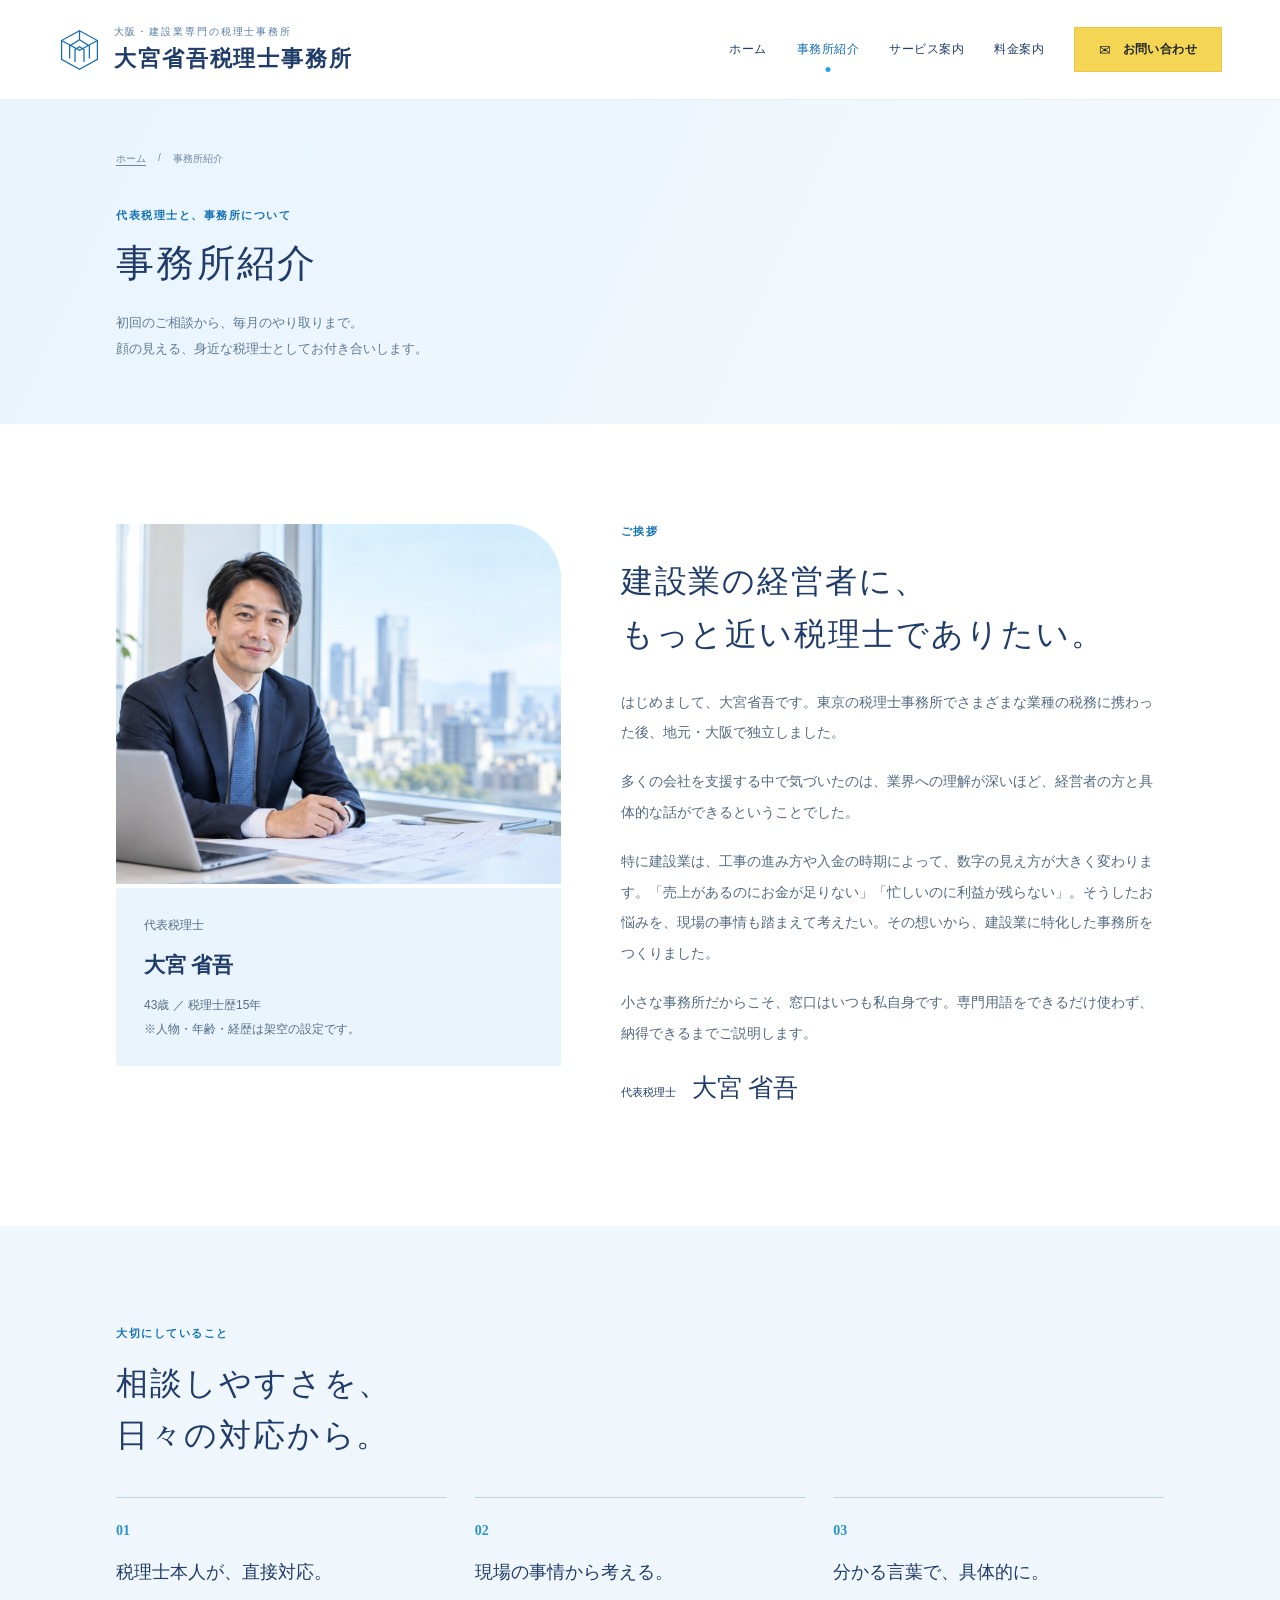
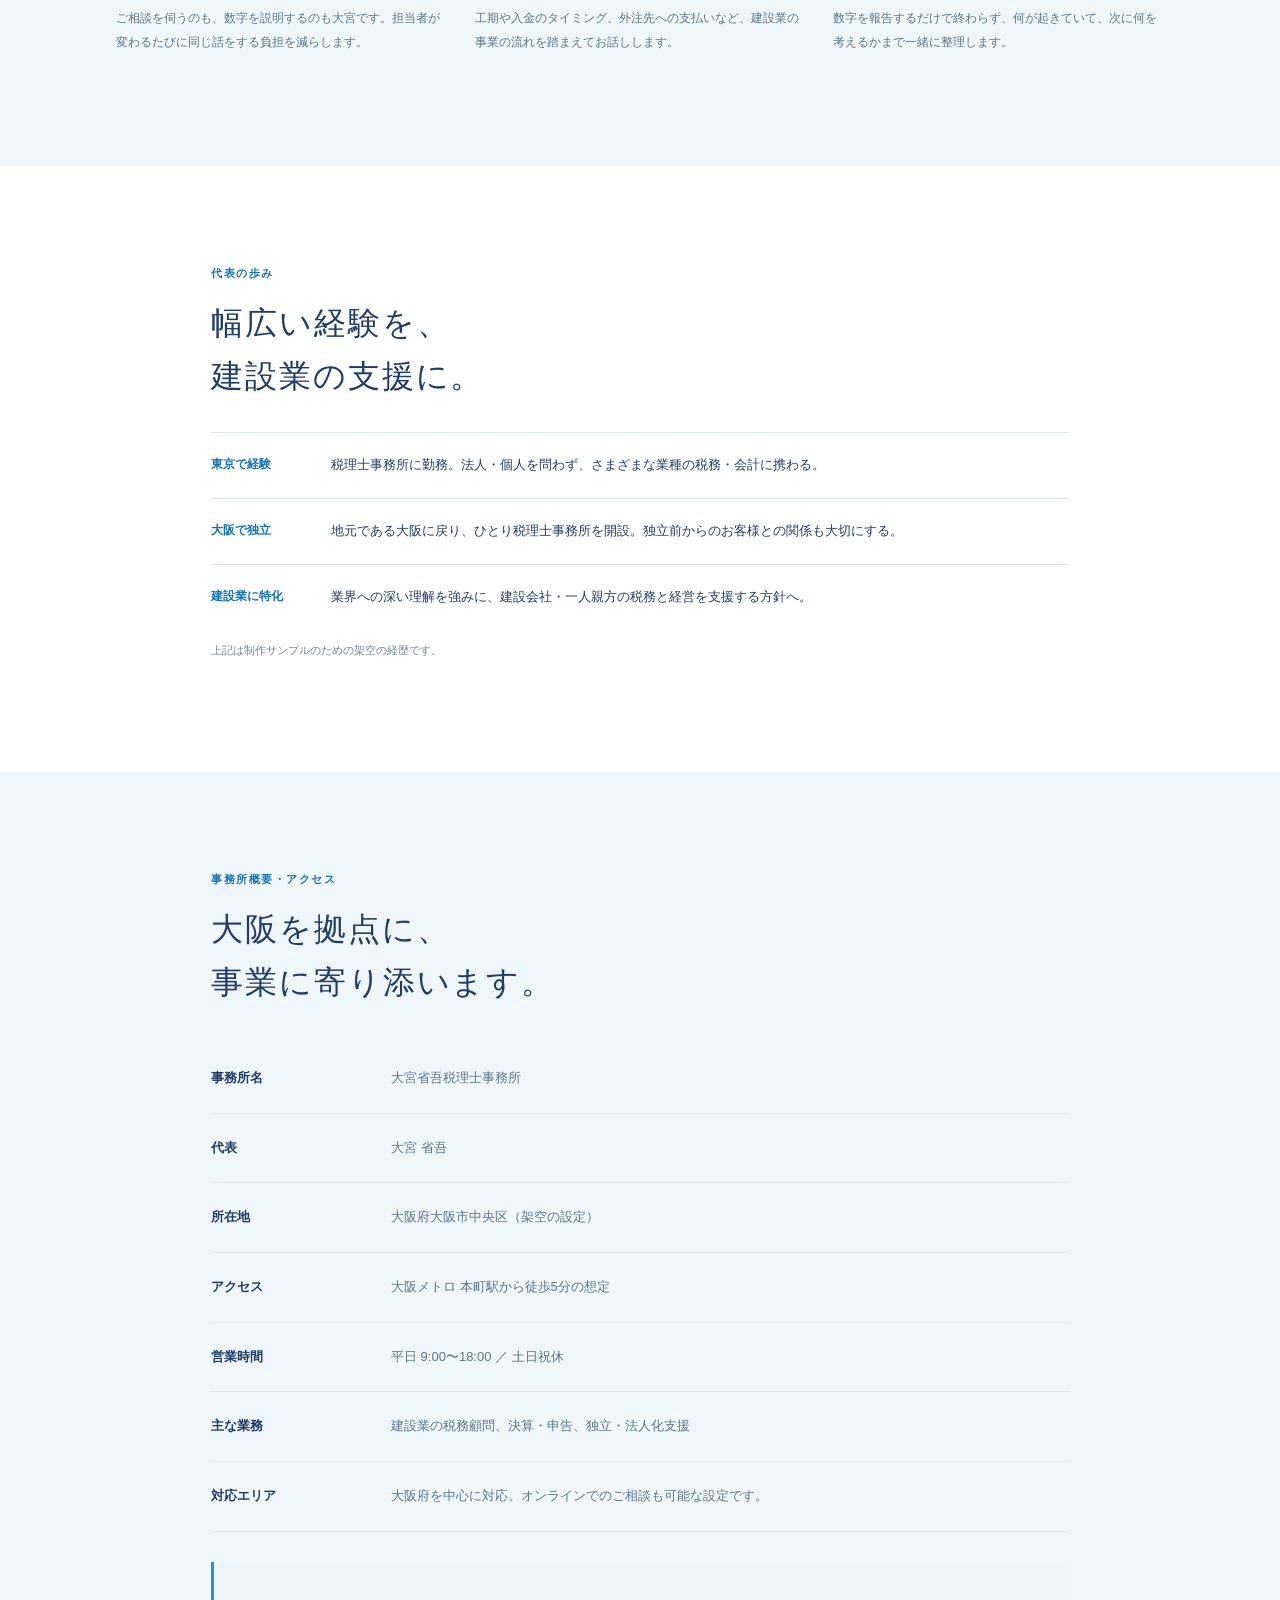
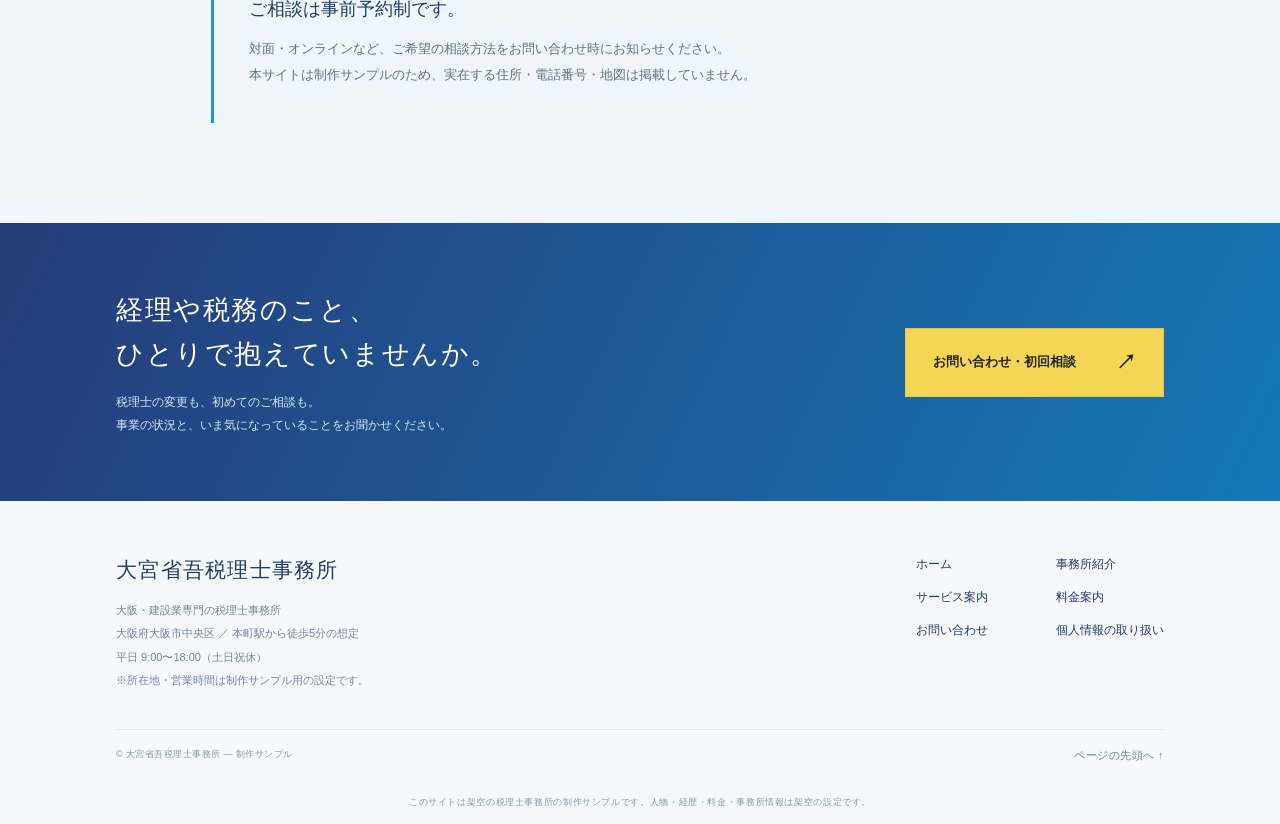
==== about.html @ a2eff4c9 "Add files via upload" ====
<!DOCTYPE html><html lang="ja"><head><meta charset="utf-8"><meta name="viewport" content="width=device-width,initial-scale=1"><title>事務所紹介｜大宮省吾税理士事務所</title><meta name="description" content="大阪・建設業専門の大宮省吾税理士事務所。税務顧問、決算・申告、独立・法人化支援をご案内する架空の制作サンプルです。"><link rel="stylesheet" href="assets/site.css"><script src="assets/site.js" defer></script></head><body><header id="top"><a class="brand-link" href="index.html" aria-label="大宮省吾税理士事務所 ホーム"><div class="brand"><svg class="mark" viewBox="0 0 48 48" fill="none" aria-hidden="true"><path d="M24 3 44 14v21L24 46 4 35V14Z" stroke="currentColor" stroke-width="1.4"/><path d="M13 34V20l11-7 11 7v14M19 38V24l5-3 5 3v14M4 14l20 11 20-11M24 3v10" stroke="currentColor" stroke-width="1.4"/></svg><div><small>大阪・建設業専門の税理士事務所</small><strong>大宮省吾税理士事務所</strong></div></div></a><details class="mobile-nav"><summary aria-label="メニュー"></summary><div><a href="index.html">ホーム</a><a href="about.html">事務所紹介</a><a href="services.html">サービス案内</a><a href="fees.html">料金案内</a><a href="contact.html">お問い合わせ</a></div></details><nav class="nav" aria-label="メインナビゲーション"><a href="index.html">ホーム</a><a href="about.html" class="active" aria-current="page">事務所紹介</a><a href="services.html">サービス案内</a><a href="fees.html">料金案内</a><a class="contact" href="contact.html"><b aria-hidden="true">✉</b>お問い合わせ</a></nav></header><main><section class="page-intro"><div class="wrap"><div class="breadcrumb"><a href="index.html">ホーム</a><span>/</span><span>事務所紹介</span></div><span class="section-tag">代表税理士と、事務所について</span><h1>事務所紹介</h1><p>初回のご相談から、毎月のやり取りまで。<br>顔の見える、身近な税理士としてお付き合いします。</p></div></section>
<section class="section"><div class="wrap profile-layout"><div><img class="portrait" src="assets/hero.jpg" alt="代表税理士・大宮省吾のイメージ"><div class="profile-aside">代表税理士<strong>大宮 省吾</strong>43歳 ／ 税理士歴15年<br>※人物・年齢・経歴は架空の設定です。</div></div><div><span class="section-tag">ご挨拶</span><h2>建設業の経営者に、<br>もっと近い税理士でありたい。</h2><div class="body-copy"><p>はじめまして、大宮省吾です。東京の税理士事務所でさまざまな業種の税務に携わった後、地元・大阪で独立しました。</p><p>多くの会社を支援する中で気づいたのは、業界への理解が深いほど、経営者の方と具体的な話ができるということでした。</p><p>特に建設業は、工事の進み方や入金の時期によって、数字の見え方が大きく変わります。「売上があるのにお金が足りない」「忙しいのに利益が残らない」。そうしたお悩みを、現場の事情も踏まえて考えたい。その想いから、建設業に特化した事務所をつくりました。</p><p>小さな事務所だからこそ、窓口はいつも私自身です。専門用語をできるだけ使わず、納得できるまでご説明します。</p></div><p class="name"><small>代表税理士</small>大宮 省吾</p></div></div></section>
<section class="section pale"><div class="wrap"><span class="section-tag">大切にしていること</span><h2>相談しやすさを、<br>日々の対応から。</h2><div class="values"><article class="value"><b>01</b><h3>税理士本人が、直接対応。</h3><p>ご相談を伺うのも、数字を説明するのも大宮です。担当者が変わるたびに同じ話をする負担を減らします。</p></article><article class="value"><b>02</b><h3>現場の事情から考える。</h3><p>工期や入金のタイミング、外注先への支払いなど、建設業の事業の流れを踏まえてお話しします。</p></article><article class="value"><b>03</b><h3>分かる言葉で、具体的に。</h3><p>数字を報告するだけで終わらず、何が起きていて、次に何を考えるかまで一緒に整理します。</p></article></div></div></section>
<section class="section"><div class="wrap narrow"><span class="section-tag">代表の歩み</span><h2>幅広い経験を、<br>建設業の支援に。</h2><ul class="career"><li><strong>東京で経験</strong><span>税理士事務所に勤務。法人・個人を問わず、さまざまな業種の税務・会計に携わる。</span></li><li><strong>大阪で独立</strong><span>地元である大阪に戻り、ひとり税理士事務所を開設。独立前からのお客様との関係も大切にする。</span></li><li><strong>建設業に特化</strong><span>業界への深い理解を強みに、建設会社・一人親方の税務と経営を支援する方針へ。</span></li></ul><p class="note">上記は制作サンプルのための架空の経歴です。</p></div></section>
<section class="section pale"><div class="wrap narrow"><span class="section-tag">事務所概要・アクセス</span><h2>大阪を拠点に、<br>事業に寄り添います。</h2><dl class="info-list"><div><dt>事務所名</dt><dd>大宮省吾税理士事務所</dd></div><div><dt>代表</dt><dd>大宮 省吾</dd></div><div><dt>所在地</dt><dd>大阪府大阪市中央区（架空の設定）</dd></div><div><dt>アクセス</dt><dd>大阪メトロ 本町駅から徒歩5分の想定</dd></div><div><dt>営業時間</dt><dd>平日 9:00〜18:00 ／ 土日祝休</dd></div><div><dt>主な業務</dt><dd>建設業の税務顧問、決算・申告、独立・法人化支援</dd></div><div><dt>対応エリア</dt><dd>大阪府を中心に対応。オンラインでのご相談も可能な設定です。</dd></div></dl><div class="access-box"><h3>ご相談は事前予約制です。</h3><p>対面・オンラインなど、ご希望の相談方法をお問い合わせ時にお知らせください。<br>本サイトは制作サンプルのため、実在する住所・電話番号・地図は掲載していません。</p></div></div></section></main><section class="contact-band"><div class="wrap"><div><h2>経理や税務のこと、<br>ひとりで抱えていませんか。</h2><p>税理士の変更も、初めてのご相談も。<br>事業の状況と、いま気になっていることをお聞かせください。</p></div><a href="contact.html" class="cta-solid">お問い合わせ・初回相談<span aria-hidden="true">↗</span></a></div></section><footer><div class="wrap"><div class="footer-top"><div><p class="footer-name">大宮省吾税理士事務所</p><div class="footer-info">大阪・建設業専門の税理士事務所<br>大阪府大阪市中央区 ／ 本町駅から徒歩5分の想定<br>平日 9:00〜18:00（土日祝休）<br>※所在地・営業時間は制作サンプル用の設定です。</div></div><nav class="footer-nav" aria-label="フッターナビゲーション"><a href="index.html">ホーム</a><a href="about.html">事務所紹介</a><a href="services.html">サービス案内</a><a href="fees.html">料金案内</a><a href="contact.html">お問い合わせ</a><a href="contact.html#privacy">個人情報の取り扱い</a></nav></div><div class="copyright"><span>© 大宮省吾税理士事務所 — 制作サンプル</span><a class="top-link" href="#top">ページの先頭へ ↑</a></div></div></footer><p class="sample">このサイトは架空の税理士事務所の制作サンプルです。人物・経歴・料金・事務所情報は架空の設定です。</p></body></html>
---- assets/site.css ----
:root{--navy:#27376d;--blue:#1468ae;--cyan:#20a8d5;--ink:#193653}*{box-sizing:border-box}body{margin:0;color:var(--ink);background:#fff;font-family:"Noto Sans JP","Hiragino Kaku Gothic ProN","Yu Gothic",sans-serif;-webkit-font-smoothing:antialiased}button{font:inherit}header{height:96px;display:flex;align-items:center;justify-content:space-between;padding:0 0 0 4.4%;background:white}.brand{display:flex;gap:13px;align-items:center}.mark{width:43px;height:43px;color:#176ab0}.brand small{font-size:10px;letter-spacing:.19em;display:block;margin-bottom:5px}.brand strong{font-family:"Yu Mincho","Hiragino Mincho ProN",serif;font-size:23px;letter-spacing:.09em;font-weight:600}.nav{height:100%;display:flex;align-items:center;gap:29px}.nav span{font-size:12px;letter-spacing:.04em;white-space:nowrap}.nav .active{color:#1878bc;position:relative}.nav .active:after{content:"";position:absolute;bottom:-12px;left:50%;width:16px;height:2px;background:#1878bc;transform:translateX(-50%)}.contact{border:0;background:var(--navy);color:#fff;height:100%;padding:0 31px;font-size:12px;letter-spacing:.08em;cursor:pointer}.contact b{margin-right:11px;font-size:16px;font-weight:400}.hero{position:relative;min-height:590px;height:calc(100svh - 272px);max-height:750px;isolation:isolate;overflow:hidden;background:#e9f1f4}.hero-image{position:absolute;width:100%;height:100%;object-fit:cover;object-position:center 43%;z-index:-2}.hero:after{content:"";position:absolute;inset:0;background:linear-gradient(90deg,transparent 32%,rgba(238,247,251,.08) 47%,rgba(238,247,251,.6) 100%);z-index:-1}.copy{position:absolute;left:50%;top:50%;transform:translateY(-51%);padding-right:30px}.eyebrow{font-size:14px;font-weight:600;letter-spacing:.13em;margin:0 0 25px 3px;color:#185c91}h1{font-size:clamp(30px,3.05vw,48px);line-height:1.6;letter-spacing:.06em;margin:0;font-weight:700}h1 span{display:table;color:#fff;background:linear-gradient(110deg,#145b9f,#1e9dd0);padding:5px 22px 8px;margin-bottom:12px;white-space:nowrap}h1 span:last-child{margin-bottom:0}.description{font-size:14px;line-height:2.15;letter-spacing:.07em;margin:25px 0 0 4px;font-weight:500}.hero-label{position:absolute;left:4.5%;bottom:27px;display:flex;align-items:center;gap:12px;color:#fff;text-shadow:0 1px 6px #19365377;font-size:11px;letter-spacing:.13em}.hero-label:before{content:"";width:32px;height:1px;background:currentColor}.scroll{position:absolute;right:30px;bottom:30px;font-size:9px;letter-spacing:.2em;writing-mode:vertical-rl;display:flex;align-items:center;gap:12px;color:#245d84}.scroll:after{content:"";width:1px;height:38px;background:#245d84}.strengths{background:var(--navy);color:white;padding:0 max(7%,calc((100% - 1100px)/2));display:grid;grid-template-columns:1fr 1fr;min-height:142px}.strength{display:flex;align-items:center;gap:25px;padding:27px 37px}.strength+.strength{border-left:1px solid #ffffff35}.strength svg{width:43px;flex-shrink:0;stroke:#aac8e7;stroke-width:1;fill:none}.strength h2{font-family:"Yu Mincho","Hiragino Mincho ProN",serif;font-size:18px;letter-spacing:.09em;margin:0 0 9px;font-weight:500}.strength p{margin:0;font-size:11px;line-height:1.9;color:#d6dfee;letter-spacing:.04em}.sample{margin:0;padding:15px 20px;text-align:center;font-size:10px;letter-spacing:.07em;color:#8c98a6;background:#f6f8fb}dialog{max-width:420px;width:calc(100% - 40px);border:0;padding:36px;color:var(--ink);line-height:1.9;box-shadow:0 18px 90px #0002}dialog::backdrop{background:#17264066}dialog h2{font-size:20px}dialog p{font-size:14px}dialog button{border:0;background:var(--navy);color:#fff;padding:10px 25px;cursor:pointer}
@media(min-width:1600px){.copy{left:51%}.hero-image{object-position:center 44%}}
@media(max-width:1050px){header{height:80px;padding-left:24px}.brand strong{font-size:19px}.brand small{font-size:9px}.nav{gap:18px}.nav span{font-size:11px}.contact{padding:0 20px}.hero{min-height:560px}.copy{left:47%}h1{font-size:32px}.strengths{padding:0 3%}.strength{padding:26px 22px;gap:18px}.strength h2{font-size:16px}}
@media(max-width:760px){header{height:77px;padding-left:18px}.mark{width:32px;height:32px}.brand{gap:9px}.brand small{font-size:8px;margin-bottom:4px;letter-spacing:.12em}.brand strong{font-size:17px;letter-spacing:.04em}.nav{gap:0}.nav span{display:none}.contact{width:65px;padding:0;font-size:10px;letter-spacing:0}.contact b{display:block;margin:0 0 2px;font-size:18px}.hero{height:720px;min-height:0;max-height:none}.hero-image{height:430px;object-position:29% center;width:130%;max-width:none;left:-9%}.hero:after{background:linear-gradient(180deg,transparent 31%,rgba(235,244,249,.4) 46%,#edf5f9 60%)}.copy{top:auto;bottom:44px;left:7%;transform:none;padding:0}.eyebrow{font-size:11px;margin-bottom:17px}.copy h1{font-size:clamp(27px,7.4vw,38px);letter-spacing:.03em}.copy h1 span{padding:3px 13px 5px;margin-bottom:8px}.description{font-size:12px;line-height:2;margin-top:18px}.hero-label{top:28px;bottom:auto;left:7%;font-size:9px}.scroll{right:17px;bottom:26px;font-size:8px}.strengths{grid-template-columns:1fr;padding:9px 7%}.strength{padding:23px 0;gap:19px}.strength+.strength{border-left:0;border-top:1px solid #ffffff35}.strength svg{width:36px}.strength h2{font-size:16px;margin-bottom:7px}.strength p{font-size:11px}.sample{font-size:9px;padding:13px 15px}}

/* Distinct editorial composition for Omiya. */
:root{--navy:#193e52;--blue:#28698b;--ink:#193e52}
header{height:100px;padding:0 4.5%;border-bottom:1px solid #193e5212}.brand strong{font-size:22px}.brand small{color:#69808c}.mark{color:#28698b}.nav{gap:30px}.contact{height:43px;padding:0 22px;background:transparent;border:1px solid #193e5240;color:var(--ink)}.contact b{font-size:14px}.nav .active{color:#193e52}.nav .active:after{background:#bd9a59;width:5px;height:5px;border-radius:50%;bottom:-14px}
.hero{background:#f5f5f0;height:640px;min-height:640px;max-height:800px;margin:0 0 0 0;overflow:hidden}
.hero-image{left:48%;top:28px;width:52%;height:calc(100% - 28px);object-fit:cover;object-position:13% center;border-radius:72px 0 0 0}
.hero:after{inset:0 auto 0 0;width:48%;background:linear-gradient(135deg,#f5f5f0,#f0f2ed);z-index:-1}
.copy{left:8%;top:47%;transform:translateY(-50%);padding-right:0;z-index:1}
.eyebrow{font-size:10px;font-weight:500;letter-spacing:.18em;margin:0 0 28px;color:#71868b;display:flex;align-items:center;gap:12px}.eyebrow:before{content:"";height:1px;width:28px;background:#ac8d56}.intro{font-size:12px;letter-spacing:.12em;margin:0 0 18px;color:#4f6b77}
h1{font-family:"Yu Mincho","Hiragino Mincho ProN",serif;font-weight:500;line-height:1.65;font-size:clamp(32px,3.15vw,50px);letter-spacing:.055em}h1 span{display:block;background:transparent;color:var(--ink);padding:0;margin:0}h1 em{font-style:normal;text-decoration:underline;text-decoration-color:#b89b6655;text-underline-offset:8px;text-decoration-thickness:7px}
.description{font-size:13px;line-height:2.1;margin:25px 0 0;letter-spacing:.025em;font-weight:400;color:#516a74}
.hero-cta{display:flex;align-items:center;justify-content:space-between;gap:30px;border:0;border-bottom:1px solid #1d485a66;background:none;padding:15px 0 12px;font-size:12px;letter-spacing:.04em;color:var(--ink);margin-top:18px;cursor:pointer}.hero-cta span{font-size:19px;color:#9e7d43}
.portrait-caption{position:absolute;right:0;bottom:0;background:#193e52ee;color:white;padding:22px 42px;min-width:260px}.portrait-caption small{font-size:8px;letter-spacing:.2em;color:#b7cbd2;display:block;margin-bottom:9px}.portrait-caption>span{font-size:10px;letter-spacing:.1em}.portrait-caption strong{font-family:"Yu Mincho",serif;font-size:21px;font-weight:500;margin-left:10px}.hero-label{color:#819294;text-shadow:none;left:8%;bottom:26px;font-size:8px;letter-spacing:.16em}.hero-label:before{width:20px}.scroll{display:none}
.strengths{margin:0 8%;padding:0;background:#fff;color:var(--ink);min-height:150px;gap:50px;counter-reset:points}.strength{padding:28px 0;gap:20px;position:relative;counter-increment:points}.strength:before{content:"0" counter(points);color:#b09560;font-size:13px;letter-spacing:.1em;align-self:flex-start;margin-top:6px;font-family:Georgia,serif}.strength svg{display:none}.strength+.strength{border-left:0}.strength h2{font-size:18px;font-weight:500;letter-spacing:.04em;margin-bottom:9px}.strength p{color:#77878c;font-size:11px;line-height:1.85}.sample{border-top:1px solid #edf0ef;background:white;font-size:9px;color:#9ba5a7}
@media(min-width:1600px){.copy{left:10%}.hero{height:730px}.hero-image{object-position:10% center}}
@media(max-width:1050px){header{padding:0 3%;height:86px}.brand strong{font-size:18px}.nav{gap:18px}.contact{padding:0 14px}.hero{height:600px;min-height:600px}.copy{left:6%}h1{font-size:34px}.description{font-size:12px}.strengths{margin:0 6%;gap:30px}.strength h2{font-size:16px}}
@media(max-width:760px){header{height:78px;padding:0 18px}.brand strong{font-size:17px}.nav{gap:0}.contact{height:35px;width:auto;padding:0 11px;font-size:10px}.contact b{display:none}.brand small{font-size:8px}.hero{height:auto;min-height:0;display:flex;flex-direction:column;padding:38px 0 0;background:#f5f5f0}.hero:after{display:none}.copy{position:relative;left:auto;top:auto;bottom:auto;transform:none;padding:0 7% 32px;order:0}.eyebrow{font-size:8px;letter-spacing:.14em;margin-bottom:23px}.intro{font-size:10px;margin-bottom:13px}.copy h1{font-size:clamp(29px,8.2vw,39px);line-height:1.55;letter-spacing:.055em}.copy h1 span{padding:0;margin:0}.description{margin-top:19px;font-size:12px}.hero-cta{margin-top:12px;font-size:11px;padding-top:12px;gap:42px}.hero-image{position:relative;left:auto;top:auto;width:93%;height:370px;align-self:flex-end;object-position:10% center;border-radius:45px 0 0 0;order:1;z-index:0}.portrait-caption{z-index:2;bottom:0;padding:15px 24px;min-width:205px}.portrait-caption strong{font-size:19px}.hero-label{display:none}.strengths{margin:0 7%;gap:0;grid-template-columns:1fr;padding:6px 0}.strength{padding:24px 0;gap:17px}.strength+.strength{border-top:1px solid #e5e9e7}.strength h2{font-size:16px}.strength p{font-size:11px}.sample{font-size:8px}}


/* Blue direction, retaining the independent split layout. */
:root{--navy:#263b78;--blue:#146db5;--ink:#203c68}
header{border-bottom-color:#e6eef6}.mark{color:#146db5}.brand small{color:#557aa1}.nav .active{color:#146db5}.nav .active:after{background:#20a7df}.contact{color:white;background:#176eb3;border-color:#176eb3}.hero{background:#edf6fc}.hero:after{background:linear-gradient(125deg,#f2f8fd,#e3f1fb)}.eyebrow{color:#4483b6}.eyebrow:before{background:#1494d0}.intro{color:#236aa3}.copy h1{color:#203c68}.copy h1 em{color:#087cbd;text-decoration-color:#6bc5eb55}.description{color:#486b8c}.hero-cta{color:#146db5;border-bottom-color:#5299c2}.hero-cta span{color:#159cd2}.hero-label{color:#6c91b0}.portrait-caption{background:#1b66a7ed}.portrait-caption small{color:#c1e3fa}
.strengths{margin:0;padding:0 8%;gap:50px;background:linear-gradient(110deg,#24376e,#2a4b8c);color:white}.strength:before{color:#69c7f0}.strength h2{color:white}.strength p{color:#d2e1f4}.sample{border-top:0;background:#f4f8fc;color:#8499ad}
@media(max-width:760px){.hero{background:#edf6fc}.strengths{margin:0;padding:6px 7%;gap:0}.strength+.strength{border-top-color:#ffffff2b}}


/* Blue-to-cyan headline highlights, matching the supplied reference. */
.copy h1 span{display:table;background:linear-gradient(110deg,#145b9f,#20a8d5);color:#fff;padding:3px 17px 6px;margin:0 0 10px;line-height:1.5}
.copy h1 span:last-child{margin-bottom:0}
.copy h1 em{color:inherit;text-decoration:none;font-style:normal}
@media(max-width:1050px){.copy h1 span{padding:3px 14px 6px}}
@media(max-width:760px){.copy h1 span{padding:3px 13px 6px;margin:0 0 8px;line-height:1.5}}


/* Warm yellow CTAs balanced against the existing blue palette. */
:root{--cta-yellow:#f5d654;--cta-ink:#20252b}
.contact,.hero-cta{background:var(--cta-yellow);color:var(--cta-ink);border:1px solid #e7c848;font-weight:600;transition:background .18s ease,box-shadow .18s ease}
.contact{padding:0 24px;height:45px}
.hero-cta{padding:15px 21px;margin-top:24px;gap:28px;box-shadow:0 3px 10px #23447809}
.hero-cta span{color:var(--cta-ink);font-size:19px}
.contact:hover,.hero-cta:hover{background:#f8df75;box-shadow:0 4px 12px #23447816}
.contact:focus-visible,.hero-cta:focus-visible{outline:3px solid #176eb3;outline-offset:4px}
@media(max-width:1050px){.contact{padding:0 17px}}
@media(max-width:760px){.contact{height:37px;padding:0 11px}.hero-cta{padding:14px 17px;margin-top:20px;gap:33px}}


a{color:inherit;text-decoration:none}button,input,select,textarea{font:inherit}a,button{touch-action:manipulation}a:focus-visible,summary:focus-visible{outline:3px solid #20a8d5;outline-offset:5px}html{scroll-behavior:smooth;scroll-padding-top:24px}.brand-link{display:block;flex-shrink:0}.nav>a{font-size:12px;letter-spacing:.04em;white-space:nowrap}.nav>a.active{position:relative;color:#146db5}.nav .contact{display:flex;align-items:center;justify-content:center}.mobile-nav{display:none}.hero-cta{width:max-content;max-width:100%}.wrap{max-width:1120px;margin:0 auto;padding:0 36px}.section{padding:100px 0}.pale{background:#f0f7fc}.section-tag{display:block;font-size:11px;color:#1472b5;letter-spacing:.14em;margin-bottom:16px;font-weight:600}.section h2,.page-intro h1,.subhead,.contact-band h2{font-family:"Yu Mincho","Hiragino Mincho ProN",serif;font-weight:500;letter-spacing:.06em}.section h2{font-size:32px;line-height:1.65;margin:0 0 26px}.lead{color:#5c7187;font-size:14px;line-height:2.2;max-width:720px}.split{display:grid;grid-template-columns:1fr 1fr;align-items:center;gap:70px}.portrait{width:100%;height:440px;object-fit:cover;object-position:15% center;border-radius:0 55px 0 0}.body-copy{font-size:14px;line-height:2.2;color:#536a80}.body-copy p{margin:0 0 18px}.name{font-size:25px;font-family:"Yu Mincho",serif;margin:22px 0;color:#203c68}.name small{font-size:11px;font-family:sans-serif;margin-right:16px}.text-link{display:inline-flex;align-items:center;justify-content:space-between;gap:35px;color:#1269aa;border-bottom:1px solid #8fb9d5;padding:13px 0;font-size:13px;margin-top:15px}.text-link:hover{color:#0a92cd}.center{text-align:center}.center .lead{margin-left:auto;margin-right:auto}.service-grid{display:grid;grid-template-columns:repeat(3,1fr);gap:24px;margin-top:42px}.service-card{background:#fff;border-top:3px solid #1e91c7;padding:34px 28px;display:flex;flex-direction:column;min-height:310px;transition:transform .2s,box-shadow .2s}.service-card:hover{transform:translateY(-4px);box-shadow:0 12px 35px #1f426410}.service-card .number{font-family:Georgia,serif;color:#65accd;font-size:14px;letter-spacing:.1em}.service-card h3{font-family:"Yu Mincho",serif;font-size:22px;font-weight:500;margin:20px 0 15px}.service-card p{font-size:13px;line-height:2;color:#5b7286;margin:0 0 25px}.service-card .text-link{margin-top:auto}.price-preview{display:grid;grid-template-columns:1.15fr 1fr 1fr;gap:0;align-items:center;border-top:1px solid #d9e6ef;border-bottom:1px solid #d9e6ef;padding:35px 0;margin:35px 0 20px}.price-preview>div+div{border-left:1px solid #d9e6ef;padding-left:35px}.price-preview h3{font-size:15px;font-weight:500}.big-price{color:#126fb0;font-size:34px;letter-spacing:.01em;margin:10px 0}.big-price small{font-size:12px;color:#536a80}.note{font-size:11px;line-height:1.9;color:#718599}.concerns{display:grid;grid-template-columns:repeat(3,1fr);gap:25px;margin:36px 0}.concern{border-left:2px solid #39a4d2;padding:5px 0 5px 23px}.concern h3{font-size:17px;line-height:1.8;margin:0 0 12px;font-weight:500}.concern p{font-size:12px;line-height:2;color:#5e7387;margin:0}.contact-band{padding:65px 0;background:linear-gradient(115deg,#263b78,#1578b6);color:white}.contact-band .wrap{display:flex;align-items:center;justify-content:space-between;gap:40px}.contact-band h2{font-size:27px;line-height:1.65;margin:0 0 14px}.contact-band p{font-size:12px;line-height:1.9;color:#d4e7f7;margin:0}.cta-solid{display:inline-flex;align-items:center;justify-content:space-between;gap:40px;background:#f5d654;border:1px solid #e7c848;color:#20252b;padding:20px 27px;font-size:13px;font-weight:600;white-space:nowrap}.cta-solid:hover{background:#f8df75}.cta-solid span{font-size:20px}footer{background:#f6f9fc;padding:55px 0 0}.footer-top{display:flex;justify-content:space-between;gap:40px;padding-bottom:37px}.footer-name{font-family:"Yu Mincho",serif;font-size:21px;letter-spacing:.06em;margin:0 0 15px}.footer-info{font-size:11px;line-height:2.1;color:#73869a}.footer-nav{display:grid;grid-template-columns:1fr 1fr;gap:16px 32px;align-content:start;font-size:12px}.footer-nav a:hover{color:#1472b5}.copyright{font-size:9px;letter-spacing:.05em;color:#8596a9;border-top:1px solid #e1eaf1;padding:18px 0;display:flex;justify-content:space-between;gap:20px}.sample{margin:0}.page-intro{background:linear-gradient(115deg,#e9f4fd,#f4f9fd);padding:52px 0 62px}.breadcrumb{font-size:10px;color:#6d88a0;display:flex;gap:12px;margin-bottom:42px}.breadcrumb a{text-decoration:underline;text-underline-offset:3px}.page-intro h1{font-size:38px;line-height:1.5;margin:0 0 18px}.page-intro p{font-size:13px;line-height:2;color:#5f7b94;margin:0;max-width:650px}.page-intro .section-tag{margin-bottom:12px}.profile-aside{background:#eaf4fc;padding:25px 28px;font-size:12px;line-height:2;color:#536f87}.profile-aside strong{display:block;font-size:21px;font-family:"Yu Mincho",serif;color:#203c68;margin:7px 0}.profile-layout{display:grid;grid-template-columns:.9fr 1.1fr;gap:60px;align-items:start}.profile-layout .portrait{height:360px}.career{list-style:none;margin:30px 0 0;padding:0}.career li{display:grid;grid-template-columns:100px 1fr;gap:20px;padding:20px 0;border-top:1px solid #d9e6ef;font-size:13px;line-height:1.9}.career strong{color:#1472b5;font-size:12px}.values{display:grid;grid-template-columns:repeat(3,1fr);gap:28px;margin-top:35px}.value{padding-top:23px;border-top:1px solid #bcd5e7}.value b{color:#2994c7;font-family:Georgia,serif;font-size:14px}.value h3{font-size:18px;font-weight:500;line-height:1.7}.value p{font-size:12px;line-height:2;color:#5a7389}.info-list{margin:35px 0 0}.info-list>div{display:grid;grid-template-columns:160px 1fr;gap:20px;border-bottom:1px solid #dce7ef;padding:22px 0;font-size:13px;line-height:1.9}.info-list dt{font-weight:600}.info-list dd{margin:0;color:#5c738a}.access-box{padding:35px;background:#eef6fc;margin-top:30px;border-left:3px solid #2199ce}.access-box h3{font-size:18px;font-weight:500;margin:0 0 15px}.access-box p{font-size:13px;line-height:2;color:#5c738a;margin:0}.jump-nav{display:flex;gap:15px;flex-wrap:wrap;margin-top:30px}.jump-nav a{background:#fff;border:1px solid #cbdfea;padding:13px 21px;font-size:12px}.jump-nav a:hover{border-color:#1676b6;color:#1676b6}.service-detail{display:grid;grid-template-columns:190px 1fr;gap:55px}.service-index{color:#c5e3f3;font-family:Georgia,serif;font-size:90px;line-height:1}.service-index small{font-family:sans-serif;font-size:11px;color:#3d8dbb;display:block;letter-spacing:.15em;margin-top:20px}.service-detail h2{font-size:30px}.service-detail h3{font-size:16px;margin:30px 0 12px;font-weight:600}.check-list{padding:0;list-style:none;margin:20px 0;display:grid;gap:12px}.check-list li{position:relative;padding-left:24px;font-size:13px;line-height:1.9;color:#506d85}.check-list li:before{content:"✓";position:absolute;left:0;color:#1685bf}.task-list{display:grid;grid-template-columns:1fr 1fr;gap:0 25px;padding:0;list-style:none}.task-list li{border-bottom:1px solid #d5e5ef;padding:15px 0;font-size:13px;line-height:1.8}.callout{background:#e8f3fb;border-left:3px solid #1b8bc5;padding:22px 25px;font-size:12px;line-height:2;color:#536f87;margin-top:25px}.steps{display:grid;grid-template-columns:repeat(4,1fr);gap:24px;margin-top:35px}.step{border-top:2px solid #9ccce6;padding-top:20px}.step b{font-family:Georgia,serif;color:#238dc2;font-size:25px;font-weight:400}.step h3{font-size:16px;font-weight:500;margin:14px 0}.step p{font-size:12px;line-height:1.95;color:#60788e}.table-scroll{overflow-x:auto;margin:30px 0 16px}table{border-collapse:collapse;width:100%;font-size:13px;line-height:1.8;min-width:570px}th,td{text-align:left;padding:20px 22px;border-bottom:1px solid #d5e4ef}thead th{background:#263b78;color:#fff;font-weight:500}tbody th{font-weight:500;background:#f1f7fc}td{color:#526e87}td strong{font-size:16px;color:#166caf;font-weight:600}.narrow{max-width:930px}.cost-example{margin-top:35px;display:grid;grid-template-columns:1.1fr 1fr;background:#fff;border:1px solid #d5e4ef}.cost-example>div{padding:30px}.cost-example h3{font-size:17px;line-height:1.8;font-weight:500;margin:0 0 15px}.cost-example p{font-size:12px;line-height:2;color:#637b91;margin:0}.cost-total{background:#e5f1fb}.cost-total dl{margin:0}.cost-total dl>div{display:flex;justify-content:space-between;gap:15px;font-size:12px;padding:8px 0}.cost-total dd{margin:0}.cost-total .total{border-top:1px solid #b8d4e7;margin-top:10px;padding-top:18px;font-size:15px}.cost-total .total dd{font-weight:600;color:#146db5}.faq{margin-top:30px}.faq details{border-bottom:1px solid #d6e4ee}.faq summary{cursor:pointer;list-style:none;padding:24px 38px 24px 0;position:relative;font-size:14px;line-height:1.8}.faq summary::-webkit-details-marker{display:none}.faq summary:after{content:"＋";position:absolute;right:7px;color:#1678b6}.faq details[open] summary:after{content:"−"}.faq details p{font-size:13px;line-height:2;color:#60788e;margin:0;padding:0 30px 25px 0}.demo-banner{background:#eef6fc;color:#4f6e86;padding:20px 24px;border-left:3px solid #2c8dc0;font-size:12px;line-height:1.9;margin-bottom:40px}.contact-layout{display:grid;grid-template-columns:250px 1fr;gap:55px;align-items:start}.contact-aside{border-top:3px solid #2195ca;padding-top:25px}.contact-aside h2{font-size:20px}.contact-aside p{font-size:12px;line-height:2;color:#637b91}.contact-aside ol{padding-left:18px;font-size:12px;line-height:2;color:#637b91}.field{margin-bottom:27px}.field label,.field-title{display:block;font-size:13px;font-weight:500;margin-bottom:11px}.required{font-size:9px;background:#e8f2fa;color:#1269aa;padding:3px 6px;margin-left:10px}.field input,.field select,.field textarea{width:100%;padding:14px 15px;border:1px solid #cbdce8;background:#fff;color:#203c68;border-radius:0;font-size:14px}.field input:focus,.field select:focus,.field textarea:focus{outline:2px solid #319fd0;outline-offset:1px}.field textarea{resize:vertical;min-height:165px}.field small{font-size:10px;color:#7a8fa3;display:block;margin-top:8px}.field-row{display:grid;grid-template-columns:1fr 1fr;gap:20px}.consent{display:flex;align-items:flex-start;gap:10px;font-size:12px;line-height:1.9;margin:25px 0}.consent input{margin-top:5px;width:16px;height:16px;accent-color:#1475b5}.privacy{background:#f3f7fa;padding:20px 23px;margin-top:30px;font-size:11px;line-height:1.95;color:#6b8298}.privacy h3{font-size:13px;color:#203c68;margin:0 0 10px}.privacy p{margin:0}.form-status{padding:28px;background:#e8f4fb;border-left:3px solid #218cc2;margin-bottom:30px}.form-status h3{font-size:18px;margin:0 0 12px}.form-status p{font-size:13px;line-height:2;margin:0}.form-status[hidden]{display:none}.submit-note{font-size:10px;color:#7b8fa2;line-height:1.9}.section-tight{padding:65px 0}.button-row{display:flex;gap:20px;align-items:center;flex-wrap:wrap}.top-link{font-size:11px;color:#66859f}
@media(max-width:1100px){.nav{gap:18px}.nav>a{font-size:11px}.brand strong{font-size:18px}.brand small{font-size:8px}.split{gap:38px}.section{padding:80px 0}.section h2{font-size:28px}.service-card{padding:28px 22px}.contact-layout{gap:30px;grid-template-columns:210px 1fr}.contact-band h2{font-size:24px}.contact-band .cta-solid{gap:22px}.strengths{gap:25px}}
@media(max-width:850px){.nav>a:not(.contact){display:none}.mobile-nav{display:block;position:relative;margin-left:auto;margin-right:16px}.mobile-nav summary{list-style:none;cursor:pointer;font-size:12px;padding:12px;color:#146db5}.mobile-nav summary::-webkit-details-marker{display:none}.mobile-nav summary:after{content:"☰";font-size:19px}.mobile-nav[open] summary:after{content:"×"}.mobile-nav>div{position:absolute;right:-100px;top:50px;z-index:10;background:white;width:250px;box-shadow:0 10px 40px #23447822;border-top:2px solid #1478b9;padding:12px}.mobile-nav a{display:block;padding:14px;font-size:13px;border-bottom:1px solid #e7eff5}.profile-layout{gap:35px}.service-grid{gap:16px}.service-card h3{font-size:19px}.service-detail{grid-template-columns:110px 1fr;gap:30px}.service-index{font-size:65px}.contact-layout{grid-template-columns:1fr}.contact-aside{display:none}.steps{grid-template-columns:1fr 1fr;gap:30px}}
@media(max-width:760px){.wrap{padding:0 24px}.section{padding:60px 0}.section h2{font-size:25px;margin-bottom:20px}.section-tag{font-size:10px;margin-bottom:13px}.split,.profile-layout{grid-template-columns:1fr;gap:30px}.portrait{height:300px;object-position:10% center}.lead,.body-copy{font-size:13px}.service-grid{grid-template-columns:1fr;margin-top:30px;gap:17px}.service-card{min-height:0;padding:26px}.service-card h3{font-size:22px;margin:14px 0}.service-card p{margin-bottom:14px}.service-card .text-link{margin-top:0}.price-preview{grid-template-columns:1fr 1fr;padding:20px 0;gap:15px}.price-preview>div:first-child{grid-column:1/-1}.price-preview>div+div{padding-left:0;border-left:0}.price-preview>div:last-child{padding-left:15px;border-left:1px solid #d9e6ef}.big-price{font-size:28px}.concerns,.values{grid-template-columns:1fr;gap:25px}.concerns{margin-top:28px}.contact-band{padding:45px 0}.contact-band .wrap{display:block}.contact-band h2{font-size:23px}.contact-band .cta-solid{margin-top:25px}.cta-solid{padding:18px 22px;font-size:12px}.footer-top{display:block}.footer-nav{margin-top:30px;gap:19px 25px}.footer-name{font-size:19px}.copyright{display:block;line-height:2}.page-intro{padding:27px 0 38px}.breadcrumb{margin-bottom:28px}.page-intro h1{font-size:30px}.page-intro p{font-size:12px}.profile-layout .portrait{height:300px}.career li{grid-template-columns:75px 1fr;gap:12px;font-size:12px}.info-list>div{grid-template-columns:90px 1fr;gap:15px;font-size:12px;padding:18px 0}.access-box{padding:25px}.service-detail{grid-template-columns:1fr;gap:20px}.service-index{font-size:45px;display:flex;align-items:center;gap:20px}.service-index small{margin-top:0;font-size:10px}.service-detail h2{font-size:27px}.task-list{grid-template-columns:1fr}.jump-nav{gap:8px}.jump-nav a{font-size:11px;padding:11px 12px}.step h3{font-size:14px}.steps{gap:22px}.step p{font-size:11px}.table-scroll{margin-top:22px}th,td{padding:16px}table{font-size:12px}.cost-example{grid-template-columns:1fr}.cost-example>div{padding:24px}.faq summary{font-size:13px;padding-top:21px;padding-bottom:21px}.faq details p{font-size:12px}.field-row{grid-template-columns:1fr;gap:0}.field input,.field select,.field textarea{font-size:16px}.demo-banner{padding:18px;font-size:11px}.contact-layout{gap:0}.mobile-nav{margin-right:3px}.mobile-nav summary{padding:9px}.brand strong{font-size:16px}.brand small{font-size:7px}.brand{gap:7px}.mark{width:28px;height:28px}.contact{padding:0 9px}.sample{font-size:9px}.hero .copy{padding-bottom:32px}.hero .portrait-caption{min-width:190px}.profile-aside{padding:20px 23px}}
@media(prefers-reduced-motion:reduce){html{scroll-behavior:auto}*{transition:none!important}}

/* Photography-led service overview. */
.photo-services{background:#27396f;color:white;padding:82px 0 75px}.photo-services .wrap{max-width:1100px}.photo-services-heading{text-align:center;margin-bottom:62px}.photo-services .section-tag{color:#d5e7fa;font-size:13px;letter-spacing:.13em;margin-bottom:20px}.photo-services h2{font-size:25px;color:white;line-height:1.8;margin-bottom:14px}.photo-services-heading>p{font-size:12px;color:#c3d2eb;letter-spacing:.05em;line-height:2;margin:0}.photo-service-list{display:grid;gap:78px}.photo-service{display:grid;grid-template-columns:1.4fr 1fr;align-items:center;isolation:isolate;min-height:340px}.photo-service>img{width:100%;height:340px;object-fit:cover;display:block;grid-column:1;grid-row:1;transition:filter .25s}.photo-service-copy{grid-column:2;grid-row:1;background:white;color:#243858;margin-left:-42px;z-index:1;min-height:230px;padding:40px 38px 30px;display:flex;flex-direction:column;justify-content:center}.photo-service-copy h3{font-family:"Yu Mincho","Hiragino Mincho ProN",serif;font-size:23px;letter-spacing:.07em;font-weight:500;margin:0 0 18px;line-height:1.7}.photo-service-copy p{color:#657488;font-size:12px;line-height:2.1;margin:0}.photo-service-arrow{align-self:flex-end;display:block;font-size:21px;font-weight:300;color:#577ba3;margin-top:17px;transition:transform .2s}.photo-service:hover .photo-service-arrow{transform:translateX(7px)}.photo-service:hover>img{filter:brightness(1.04)}.photo-service:nth-child(even){grid-template-columns:1fr 1.4fr}.photo-service:nth-child(even)>img{grid-column:2}.photo-service:nth-child(even) .photo-service-copy{grid-column:1;margin-left:0;margin-right:-42px}.photo-service:nth-child(2)>img{object-position:center 45%}.photo-services-bottom{text-align:center;margin-top:60px}.photo-services-all{display:inline-flex;align-items:center;justify-content:space-between;gap:45px;background:white;color:#294879;padding:16px 27px;font-size:12px;letter-spacing:.04em;border:1px solid #fff;transition:background .2s}.photo-services-all:hover{background:#e9f4fc}.photo-services-all span{font-size:17px}
@media(max-width:1050px){.photo-services{padding:70px 0}.photo-service,.photo-service>img{min-height:300px;height:300px}.photo-service-copy{padding:30px 27px;min-height:218px}.photo-service-copy h3{font-size:21px}.photo-service-copy p{font-size:11px}.photo-service-list{gap:62px}.photo-services h2{font-size:23px}}
@media(max-width:760px){.photo-services{padding:55px 0}.photo-services .wrap{padding:0 24px}.photo-services-heading{margin-bottom:35px}.photo-services .section-tag{font-size:12px;margin-bottom:17px}.photo-services h2{font-size:21px;line-height:1.8;max-width:290px;margin-left:auto;margin-right:auto}.photo-services-heading>p{font-size:11px}.photo-service,.photo-service:nth-child(even){display:flex;flex-direction:column;align-items:stretch;min-height:0;height:auto}.photo-service>img{height:225px;min-height:0;width:93%;align-self:flex-start}.photo-service-copy,.photo-service:nth-child(even) .photo-service-copy{margin:-30px 0 0 30px;padding:26px 26px 20px;min-height:192px;width:calc(100% - 30px)}.photo-service:nth-child(even)>img{align-self:flex-end}.photo-service:nth-child(even) .photo-service-copy{margin-left:0;margin-right:30px}.photo-service-copy h3{font-size:21px;margin-bottom:12px}.photo-service-copy p{font-size:11px;line-height:2}.photo-service-arrow{margin-top:10px;font-size:20px}.photo-service-list{gap:40px}.photo-services-bottom{margin-top:38px}.photo-services-all{padding:15px 22px;font-size:11px;gap:30px}}

/* Clear heading hierarchy on the home page. */
.section h2.prominent-section-title{font-size:30px;line-height:1.6;letter-spacing:.07em;color:#146db5;font-weight:500;margin:0 0 24px}
.section-subtitle{font-family:"Yu Mincho","Hiragino Mincho ProN",serif;font-weight:500;font-size:25px;line-height:1.8;letter-spacing:.05em;margin:0 0 24px;color:#203c68}
@media(max-width:1050px){.section h2.prominent-section-title{font-size:28px}.section-subtitle{font-size:23px}}
@media(max-width:760px){.section h2.prominent-section-title{font-size:25px;margin-bottom:20px}.section-subtitle{font-size:21px;line-height:1.8;margin-bottom:20px}}

/* Readable service names beside the section numbers. */
.service-index small{font-family:"Yu Mincho","Hiragino Mincho ProN",serif;font-size:24px;line-height:1.7;letter-spacing:.035em;font-weight:500;color:#146db5;margin-top:19px}
@media(max-width:1050px){.service-index small{font-size:22px}}
@media(min-width:761px) and (max-width:850px){.service-detail{grid-template-columns:155px 1fr}}
@media(max-width:760px){.service-index small{font-size:22px;line-height:1.6;margin-top:0;letter-spacing:.02em}}

/* Four visual steps: numbered badges, illustrations and a continuous path. */
.visual-flow{list-style:none;padding:0;margin:70px 0 28px;display:grid;grid-template-columns:repeat(4,minmax(0,1fr));gap:25px;position:relative;isolation:isolate}.visual-flow:before{content:"";position:absolute;left:10%;right:10%;top:-1px;border-top:2px dashed #9ec9e5;z-index:-1}.flow-card{position:relative;background:#fff;border:2px solid #338bc2;padding:41px 20px 27px;min-width:0;display:flex;flex-direction:column;align-items:center;text-align:center}.flow-number{position:absolute;top:-28px;left:50%;transform:translateX(-50%);width:54px;height:54px;border-radius:50%;display:grid;place-items:center;background:#187bb9;color:white;font-family:Arial,sans-serif;font-size:23px;font-weight:600;box-shadow:0 0 0 7px #f0f7fc}.flow-illustration{height:145px;width:100%;max-width:165px;display:flex;align-items:center;justify-content:center;margin:5px 0 20px;color:#52748c}.flow-illustration svg{width:100%;height:100%}.flow-yellow{fill:#f5d654;color:#52748c}.flow-card h3{color:#176faa;font-size:17px;line-height:1.8;margin:0 0 16px;font-weight:600;min-height:61px;display:flex;align-items:center;justify-content:center}.flow-card p{color:#627b90;font-size:12px;line-height:2;margin:0;text-align:left;width:100%}
@media(max-width:1050px){.visual-flow{gap:18px}.flow-card{padding:40px 15px 24px}.flow-card h3{font-size:16px}.flow-card p{font-size:11px}.flow-illustration{height:130px}}
@media(max-width:850px){.visual-flow{grid-template-columns:repeat(2,minmax(0,1fr));gap:57px 25px}.visual-flow:before{display:none}.flow-card{padding:40px 25px 25px}.flow-card h3{min-height:0;font-size:18px}.flow-illustration{height:145px;margin-bottom:15px}.flow-card p{font-size:12px}}
@media(max-width:540px){.visual-flow{grid-template-columns:1fr;gap:46px;margin-top:58px;padding-left:17px}.visual-flow:before{display:block;left:17px;right:auto;top:0;bottom:0;border-top:0;border-left:2px dashed #9ec9e5}.flow-card{padding:28px 22px 25px;display:grid;grid-template-columns:90px 1fr;gap:0 18px;text-align:left}.flow-number{left:-1px;top:-22px;width:44px;height:44px;font-size:19px;box-shadow:0 0 0 5px #f0f7fc}.flow-illustration{height:104px;margin:0;grid-column:1;grid-row:1/3;max-width:105px}.flow-card h3{grid-column:2;justify-content:flex-start;font-size:16px;margin:0 0 10px;line-height:1.65}.flow-card p{grid-column:2;font-size:11px;line-height:1.9}.flow-card:last-child:after{content:"";position:absolute;left:-20px;top:30px;bottom:-5px;width:15px;background:#f0f7fc;z-index:-1}}

.flow-card:last-child h3{display:block}

/* Remove only the desktop horizontal dotted connector. */
@media(min-width:851px){.visual-flow:before{display:none}}
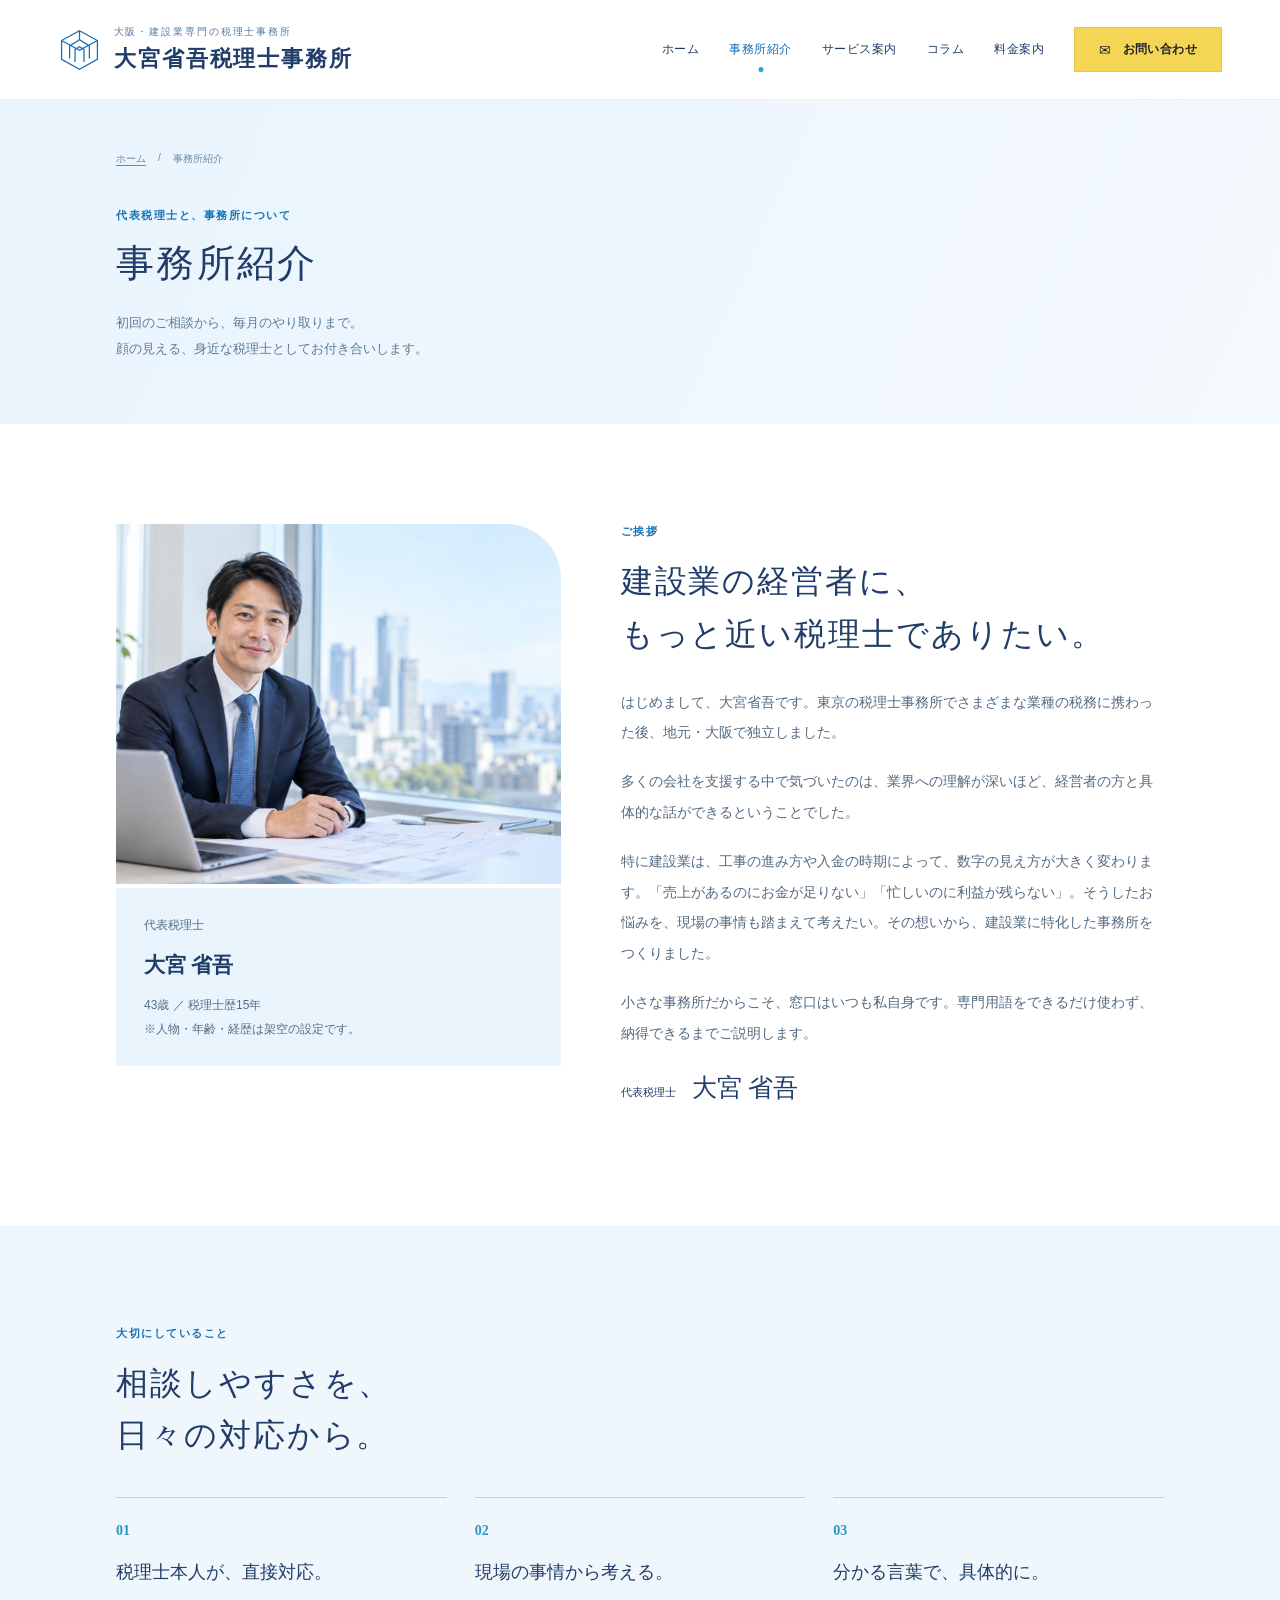
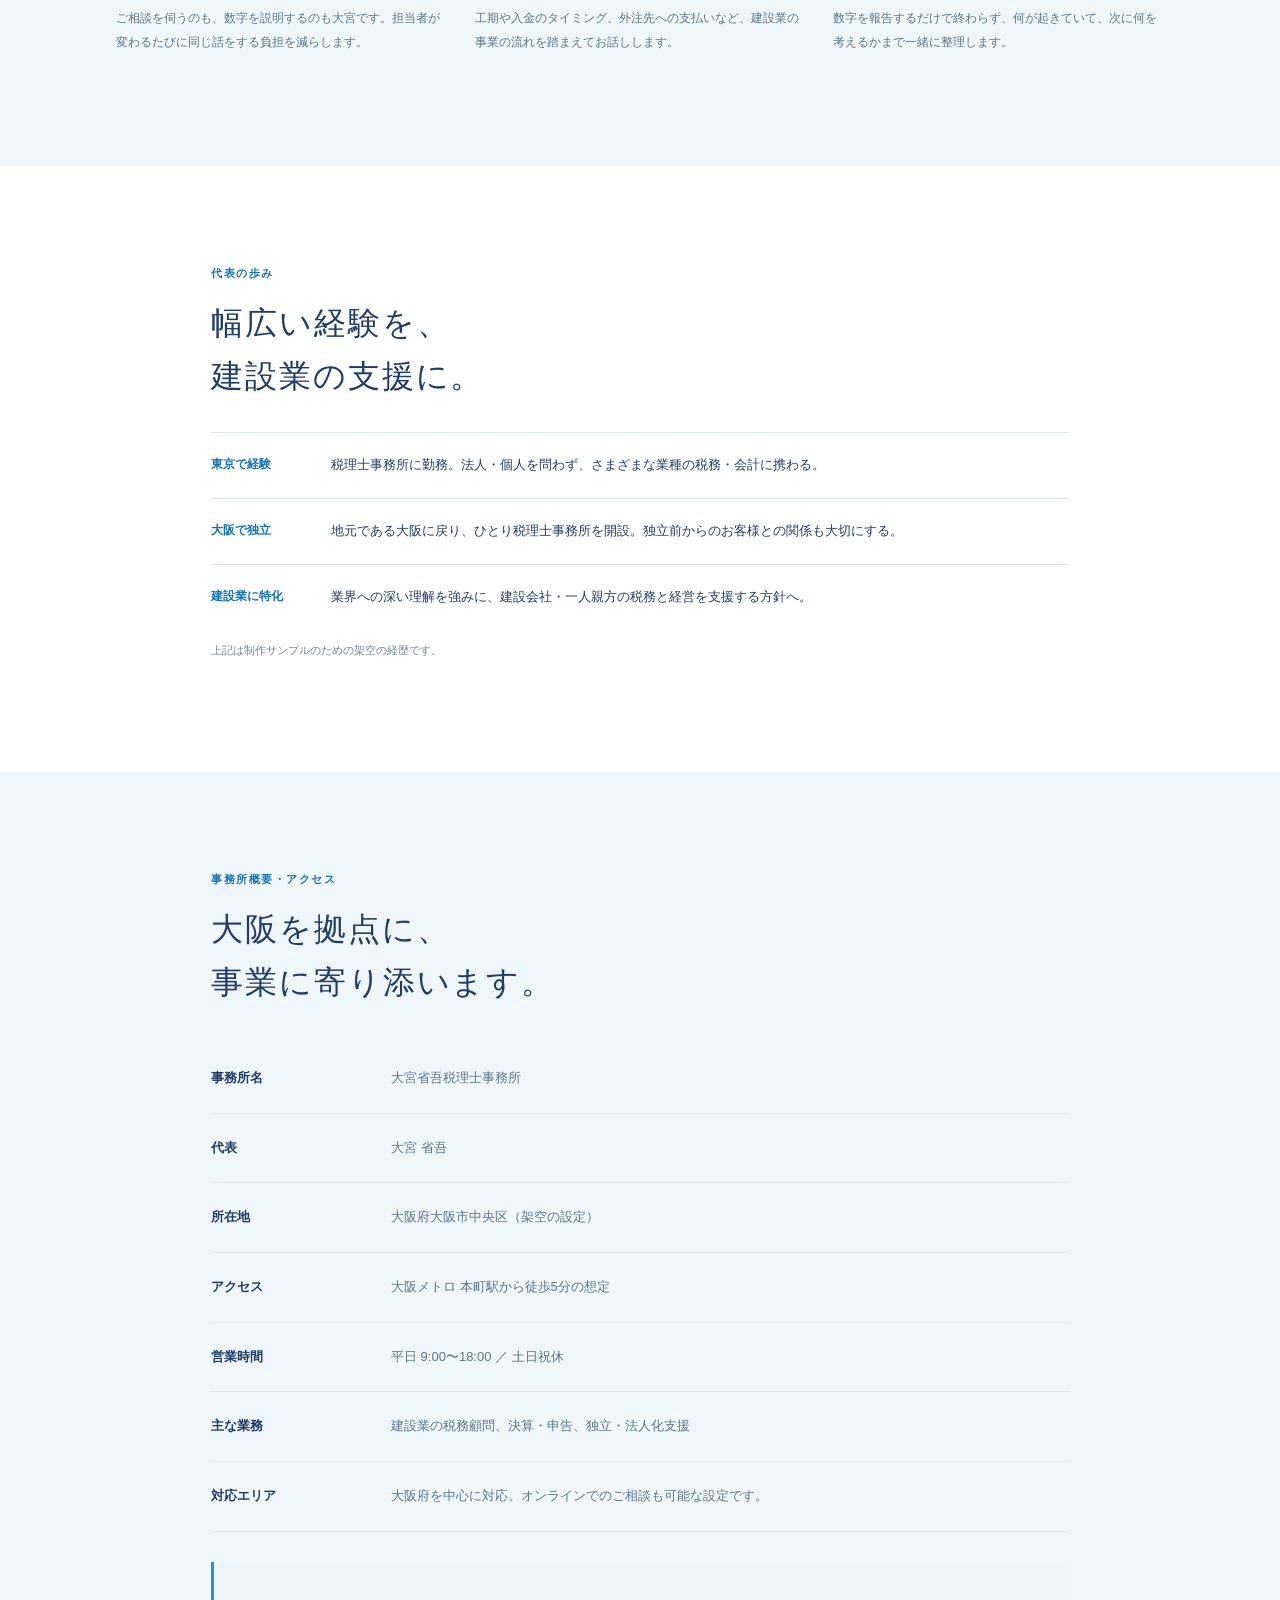
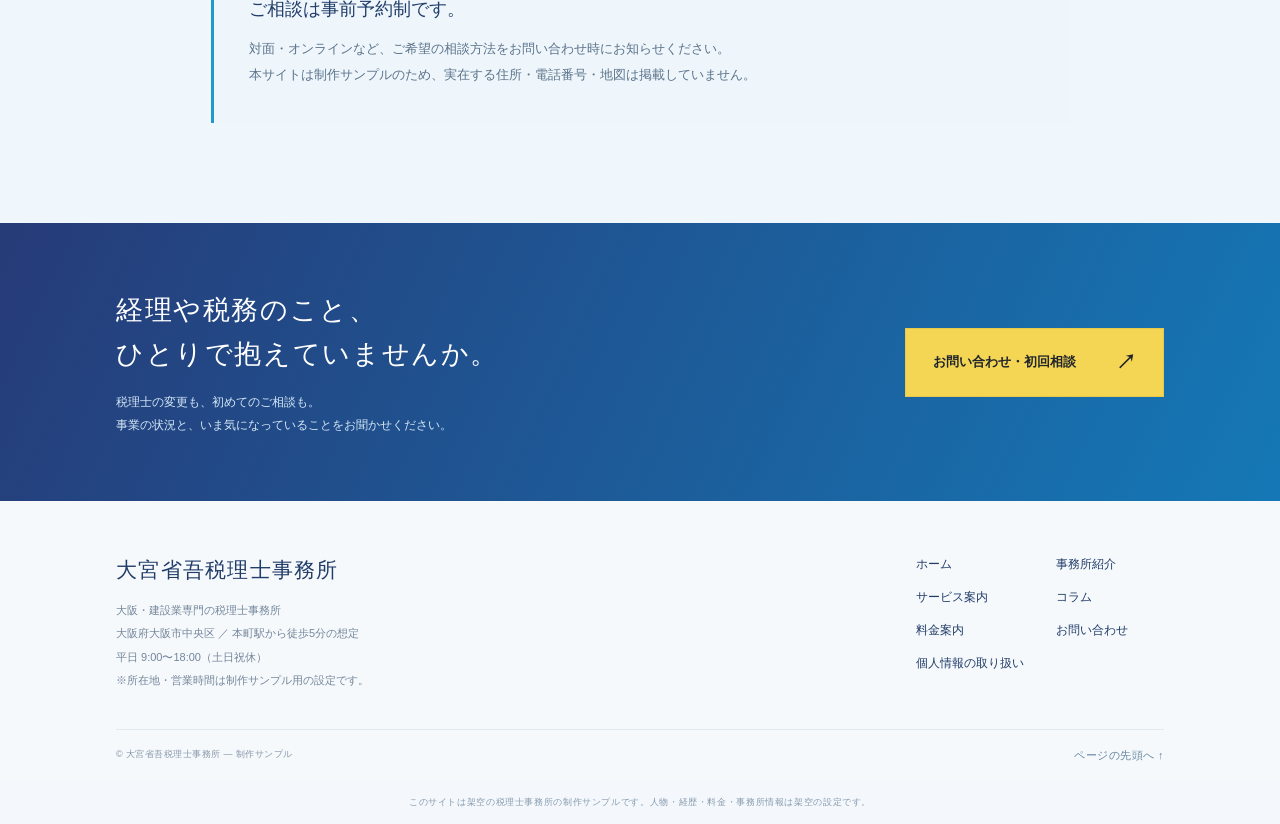
==== commit bb6c7db8: "トップページと全ページのナビにコラムを追加 建設業の経営者向けの情報発信の入口として、料金案内の前にコラム一覧を設け、各記事を読める column.html を新設した。  Co-Authored-B" ====
--- a/about.html
+++ b/about.html
@@ -1,5 +1,5 @@
-<!DOCTYPE html><html lang="ja"><head><meta charset="utf-8"><meta name="viewport" content="width=device-width,initial-scale=1"><title>事務所紹介｜大宮省吾税理士事務所</title><meta name="description" content="大阪・建設業専門の大宮省吾税理士事務所。税務顧問、決算・申告、独立・法人化支援をご案内する架空の制作サンプルです。"><link rel="stylesheet" href="assets/site.css"><script src="assets/site.js" defer></script></head><body><header id="top"><a class="brand-link" href="index.html" aria-label="大宮省吾税理士事務所 ホーム"><div class="brand"><svg class="mark" viewBox="0 0 48 48" fill="none" aria-hidden="true"><path d="M24 3 44 14v21L24 46 4 35V14Z" stroke="currentColor" stroke-width="1.4"/><path d="M13 34V20l11-7 11 7v14M19 38V24l5-3 5 3v14M4 14l20 11 20-11M24 3v10" stroke="currentColor" stroke-width="1.4"/></svg><div><small>大阪・建設業専門の税理士事務所</small><strong>大宮省吾税理士事務所</strong></div></div></a><details class="mobile-nav"><summary aria-label="メニュー"></summary><div><a href="index.html">ホーム</a><a href="about.html">事務所紹介</a><a href="services.html">サービス案内</a><a href="fees.html">料金案内</a><a href="contact.html">お問い合わせ</a></div></details><nav class="nav" aria-label="メインナビゲーション"><a href="index.html">ホーム</a><a href="about.html" class="active" aria-current="page">事務所紹介</a><a href="services.html">サービス案内</a><a href="fees.html">料金案内</a><a class="contact" href="contact.html"><b aria-hidden="true">✉</b>お問い合わせ</a></nav></header><main><section class="page-intro"><div class="wrap"><div class="breadcrumb"><a href="index.html">ホーム</a><span>/</span><span>事務所紹介</span></div><span class="section-tag">代表税理士と、事務所について</span><h1>事務所紹介</h1><p>初回のご相談から、毎月のやり取りまで。<br>顔の見える、身近な税理士としてお付き合いします。</p></div></section>
+<!DOCTYPE html><html lang="ja"><head><meta charset="utf-8"><meta name="viewport" content="width=device-width,initial-scale=1"><title>事務所紹介｜大宮省吾税理士事務所</title><meta name="description" content="大阪・建設業専門の大宮省吾税理士事務所。税務顧問、決算・申告、独立・法人化支援をご案内する架空の制作サンプルです。"><link rel="stylesheet" href="assets/site.css"><script src="assets/site.js" defer></script></head><body><header id="top"><a class="brand-link" href="index.html" aria-label="大宮省吾税理士事務所 ホーム"><div class="brand"><svg class="mark" viewBox="0 0 48 48" fill="none" aria-hidden="true"><path d="M24 3 44 14v21L24 46 4 35V14Z" stroke="currentColor" stroke-width="1.4"/><path d="M13 34V20l11-7 11 7v14M19 38V24l5-3 5 3v14M4 14l20 11 20-11M24 3v10" stroke="currentColor" stroke-width="1.4"/></svg><div><small>大阪・建設業専門の税理士事務所</small><strong>大宮省吾税理士事務所</strong></div></div></a><details class="mobile-nav"><summary aria-label="メニュー"></summary><div><a href="index.html">ホーム</a><a href="about.html">事務所紹介</a><a href="services.html">サービス案内</a><a href="column.html">コラム</a><a href="fees.html">料金案内</a><a href="contact.html">お問い合わせ</a></div></details><nav class="nav" aria-label="メインナビゲーション"><a href="index.html">ホーム</a><a href="about.html" class="active" aria-current="page">事務所紹介</a><a href="services.html">サービス案内</a><a href="column.html">コラム</a><a href="fees.html">料金案内</a><a class="contact" href="contact.html"><b aria-hidden="true">✉</b>お問い合わせ</a></nav></header><main><section class="page-intro"><div class="wrap"><div class="breadcrumb"><a href="index.html">ホーム</a><span>/</span><span>事務所紹介</span></div><span class="section-tag">代表税理士と、事務所について</span><h1>事務所紹介</h1><p>初回のご相談から、毎月のやり取りまで。<br>顔の見える、身近な税理士としてお付き合いします。</p></div></section>
 <section class="section"><div class="wrap profile-layout"><div><img class="portrait" src="assets/hero.jpg" alt="代表税理士・大宮省吾のイメージ"><div class="profile-aside">代表税理士<strong>大宮 省吾</strong>43歳 ／ 税理士歴15年<br>※人物・年齢・経歴は架空の設定です。</div></div><div><span class="section-tag">ご挨拶</span><h2>建設業の経営者に、<br>もっと近い税理士でありたい。</h2><div class="body-copy"><p>はじめまして、大宮省吾です。東京の税理士事務所でさまざまな業種の税務に携わった後、地元・大阪で独立しました。</p><p>多くの会社を支援する中で気づいたのは、業界への理解が深いほど、経営者の方と具体的な話ができるということでした。</p><p>特に建設業は、工事の進み方や入金の時期によって、数字の見え方が大きく変わります。「売上があるのにお金が足りない」「忙しいのに利益が残らない」。そうしたお悩みを、現場の事情も踏まえて考えたい。その想いから、建設業に特化した事務所をつくりました。</p><p>小さな事務所だからこそ、窓口はいつも私自身です。専門用語をできるだけ使わず、納得できるまでご説明します。</p></div><p class="name"><small>代表税理士</small>大宮 省吾</p></div></div></section>
 <section class="section pale"><div class="wrap"><span class="section-tag">大切にしていること</span><h2>相談しやすさを、<br>日々の対応から。</h2><div class="values"><article class="value"><b>01</b><h3>税理士本人が、直接対応。</h3><p>ご相談を伺うのも、数字を説明するのも大宮です。担当者が変わるたびに同じ話をする負担を減らします。</p></article><article class="value"><b>02</b><h3>現場の事情から考える。</h3><p>工期や入金のタイミング、外注先への支払いなど、建設業の事業の流れを踏まえてお話しします。</p></article><article class="value"><b>03</b><h3>分かる言葉で、具体的に。</h3><p>数字を報告するだけで終わらず、何が起きていて、次に何を考えるかまで一緒に整理します。</p></article></div></div></section>
 <section class="section"><div class="wrap narrow"><span class="section-tag">代表の歩み</span><h2>幅広い経験を、<br>建設業の支援に。</h2><ul class="career"><li><strong>東京で経験</strong><span>税理士事務所に勤務。法人・個人を問わず、さまざまな業種の税務・会計に携わる。</span></li><li><strong>大阪で独立</strong><span>地元である大阪に戻り、ひとり税理士事務所を開設。独立前からのお客様との関係も大切にする。</span></li><li><strong>建設業に特化</strong><span>業界への深い理解を強みに、建設会社・一人親方の税務と経営を支援する方針へ。</span></li></ul><p class="note">上記は制作サンプルのための架空の経歴です。</p></div></section>
-<section class="section pale"><div class="wrap narrow"><span class="section-tag">事務所概要・アクセス</span><h2>大阪を拠点に、<br>事業に寄り添います。</h2><dl class="info-list"><div><dt>事務所名</dt><dd>大宮省吾税理士事務所</dd></div><div><dt>代表</dt><dd>大宮 省吾</dd></div><div><dt>所在地</dt><dd>大阪府大阪市中央区（架空の設定）</dd></div><div><dt>アクセス</dt><dd>大阪メトロ 本町駅から徒歩5分の想定</dd></div><div><dt>営業時間</dt><dd>平日 9:00〜18:00 ／ 土日祝休</dd></div><div><dt>主な業務</dt><dd>建設業の税務顧問、決算・申告、独立・法人化支援</dd></div><div><dt>対応エリア</dt><dd>大阪府を中心に対応。オンラインでのご相談も可能な設定です。</dd></div></dl><div class="access-box"><h3>ご相談は事前予約制です。</h3><p>対面・オンラインなど、ご希望の相談方法をお問い合わせ時にお知らせください。<br>本サイトは制作サンプルのため、実在する住所・電話番号・地図は掲載していません。</p></div></div></section></main><section class="contact-band"><div class="wrap"><div><h2>経理や税務のこと、<br>ひとりで抱えていませんか。</h2><p>税理士の変更も、初めてのご相談も。<br>事業の状況と、いま気になっていることをお聞かせください。</p></div><a href="contact.html" class="cta-solid">お問い合わせ・初回相談<span aria-hidden="true">↗</span></a></div></section><footer><div class="wrap"><div class="footer-top"><div><p class="footer-name">大宮省吾税理士事務所</p><div class="footer-info">大阪・建設業専門の税理士事務所<br>大阪府大阪市中央区 ／ 本町駅から徒歩5分の想定<br>平日 9:00〜18:00（土日祝休）<br>※所在地・営業時間は制作サンプル用の設定です。</div></div><nav class="footer-nav" aria-label="フッターナビゲーション"><a href="index.html">ホーム</a><a href="about.html">事務所紹介</a><a href="services.html">サービス案内</a><a href="fees.html">料金案内</a><a href="contact.html">お問い合わせ</a><a href="contact.html#privacy">個人情報の取り扱い</a></nav></div><div class="copyright"><span>© 大宮省吾税理士事務所 — 制作サンプル</span><a class="top-link" href="#top">ページの先頭へ ↑</a></div></div></footer><p class="sample">このサイトは架空の税理士事務所の制作サンプルです。人物・経歴・料金・事務所情報は架空の設定です。</p></body></html>+<section class="section pale"><div class="wrap narrow"><span class="section-tag">事務所概要・アクセス</span><h2>大阪を拠点に、<br>事業に寄り添います。</h2><dl class="info-list"><div><dt>事務所名</dt><dd>大宮省吾税理士事務所</dd></div><div><dt>代表</dt><dd>大宮 省吾</dd></div><div><dt>所在地</dt><dd>大阪府大阪市中央区（架空の設定）</dd></div><div><dt>アクセス</dt><dd>大阪メトロ 本町駅から徒歩5分の想定</dd></div><div><dt>営業時間</dt><dd>平日 9:00〜18:00 ／ 土日祝休</dd></div><div><dt>主な業務</dt><dd>建設業の税務顧問、決算・申告、独立・法人化支援</dd></div><div><dt>対応エリア</dt><dd>大阪府を中心に対応。オンラインでのご相談も可能な設定です。</dd></div></dl><div class="access-box"><h3>ご相談は事前予約制です。</h3><p>対面・オンラインなど、ご希望の相談方法をお問い合わせ時にお知らせください。<br>本サイトは制作サンプルのため、実在する住所・電話番号・地図は掲載していません。</p></div></div></section></main><section class="contact-band"><div class="wrap"><div><h2>経理や税務のこと、<br>ひとりで抱えていませんか。</h2><p>税理士の変更も、初めてのご相談も。<br>事業の状況と、いま気になっていることをお聞かせください。</p></div><a href="contact.html" class="cta-solid">お問い合わせ・初回相談<span aria-hidden="true">↗</span></a></div></section><footer><div class="wrap"><div class="footer-top"><div><p class="footer-name">大宮省吾税理士事務所</p><div class="footer-info">大阪・建設業専門の税理士事務所<br>大阪府大阪市中央区 ／ 本町駅から徒歩5分の想定<br>平日 9:00〜18:00（土日祝休）<br>※所在地・営業時間は制作サンプル用の設定です。</div></div><nav class="footer-nav" aria-label="フッターナビゲーション"><a href="index.html">ホーム</a><a href="about.html">事務所紹介</a><a href="services.html">サービス案内</a><a href="column.html">コラム</a><a href="fees.html">料金案内</a><a href="contact.html">お問い合わせ</a><a href="contact.html#privacy">個人情報の取り扱い</a></nav></div><div class="copyright"><span>© 大宮省吾税理士事務所 — 制作サンプル</span><a class="top-link" href="#top">ページの先頭へ ↑</a></div></div></footer><p class="sample">このサイトは架空の税理士事務所の制作サンプルです。人物・経歴・料金・事務所情報は架空の設定です。</p></body></html>
--- a/assets/site.css
+++ b/assets/site.css
@@ -82,3 +82,41 @@
 
 /* Remove only the desktop horizontal dotted connector. */
 @media(min-width:851px){.visual-flow:before{display:none}}
+
+
+/* Column cards. */
+.column-section{background:#f5f9fd}
+.section h2.column-title{text-align:center;font-size:30px;letter-spacing:.12em;color:#1b1f2a;font-weight:600;margin:0 0 62px}
+.column-list{display:grid;grid-template-columns:repeat(4,1fr);gap:28px}
+.column-card{display:block;color:#2a2f38}
+.column-card img{display:block;width:100%;height:auto;aspect-ratio:4/3;object-fit:cover;transition:opacity .25s}
+.column-card h3{font-size:15px;font-weight:400;line-height:1.9;letter-spacing:.06em;margin:18px 0 0}
+.column-card:hover img{opacity:.85}
+.column-card:hover h3{color:#146db5}
+.column-more{text-align:center;margin-top:56px}
+.column-more-link{display:inline-flex;align-items:center;justify-content:center;gap:22px;min-width:240px;padding:20px 30px;border:2px solid #27396f;background:#fff;color:#27396f;font-size:14px;letter-spacing:.12em;transition:background .2s,color .2s}
+.column-more-link span{width:8px;height:8px;border-top:1.5px solid currentColor;border-right:1.5px solid currentColor;transform:rotate(45deg)}
+.column-more-link:hover{background:#27396f;color:#fff}
+
+.column-index{display:grid;grid-template-columns:repeat(4,1fr);gap:28px}
+.column-card .column-meta{display:block;font-size:11px;color:#6d88a0;letter-spacing:.08em;margin-top:16px}
+.column-card .column-meta+h3{margin-top:6px}
+.column-article{max-width:780px}
+.column-article .column-meta{font-size:11px;color:#6d88a0;letter-spacing:.1em;margin:0 0 14px}
+.column-article>img{display:block;width:100%;height:auto;aspect-ratio:16/9;object-fit:cover;margin:0 0 36px}
+.column-article h3{font-family:"Yu Mincho","Hiragino Mincho ProN",serif;font-weight:500;font-size:20px;letter-spacing:.06em;color:#203c68;margin:38px 0 14px;padding-left:14px;border-left:3px solid #1e91c7}
+.column-article ul{margin:0 0 18px;padding-left:1.4em;font-size:14px;line-height:2.1;color:#536a80}
+
+@media(max-width:1050px){.column-list,.column-index{grid-template-columns:repeat(2,1fr);gap:40px 28px}
+.section h2.column-title{font-size:28px;margin-bottom:48px}
+}
+
+@media(max-width:760px){.column-list,.column-index{grid-template-columns:1fr;gap:34px}
+.section h2.column-title{font-size:25px;margin-bottom:36px}
+.column-card h3{font-size:13px;margin-top:14px}
+.column-more{margin-top:40px}
+.column-more-link{min-width:0;width:100%;max-width:300px;padding:17px 24px;font-size:13px}
+.column-article h3{font-size:18px;margin-top:30px}
+.column-article ul{font-size:13px}
+}
+.column-index+.note{margin-top:44px}
